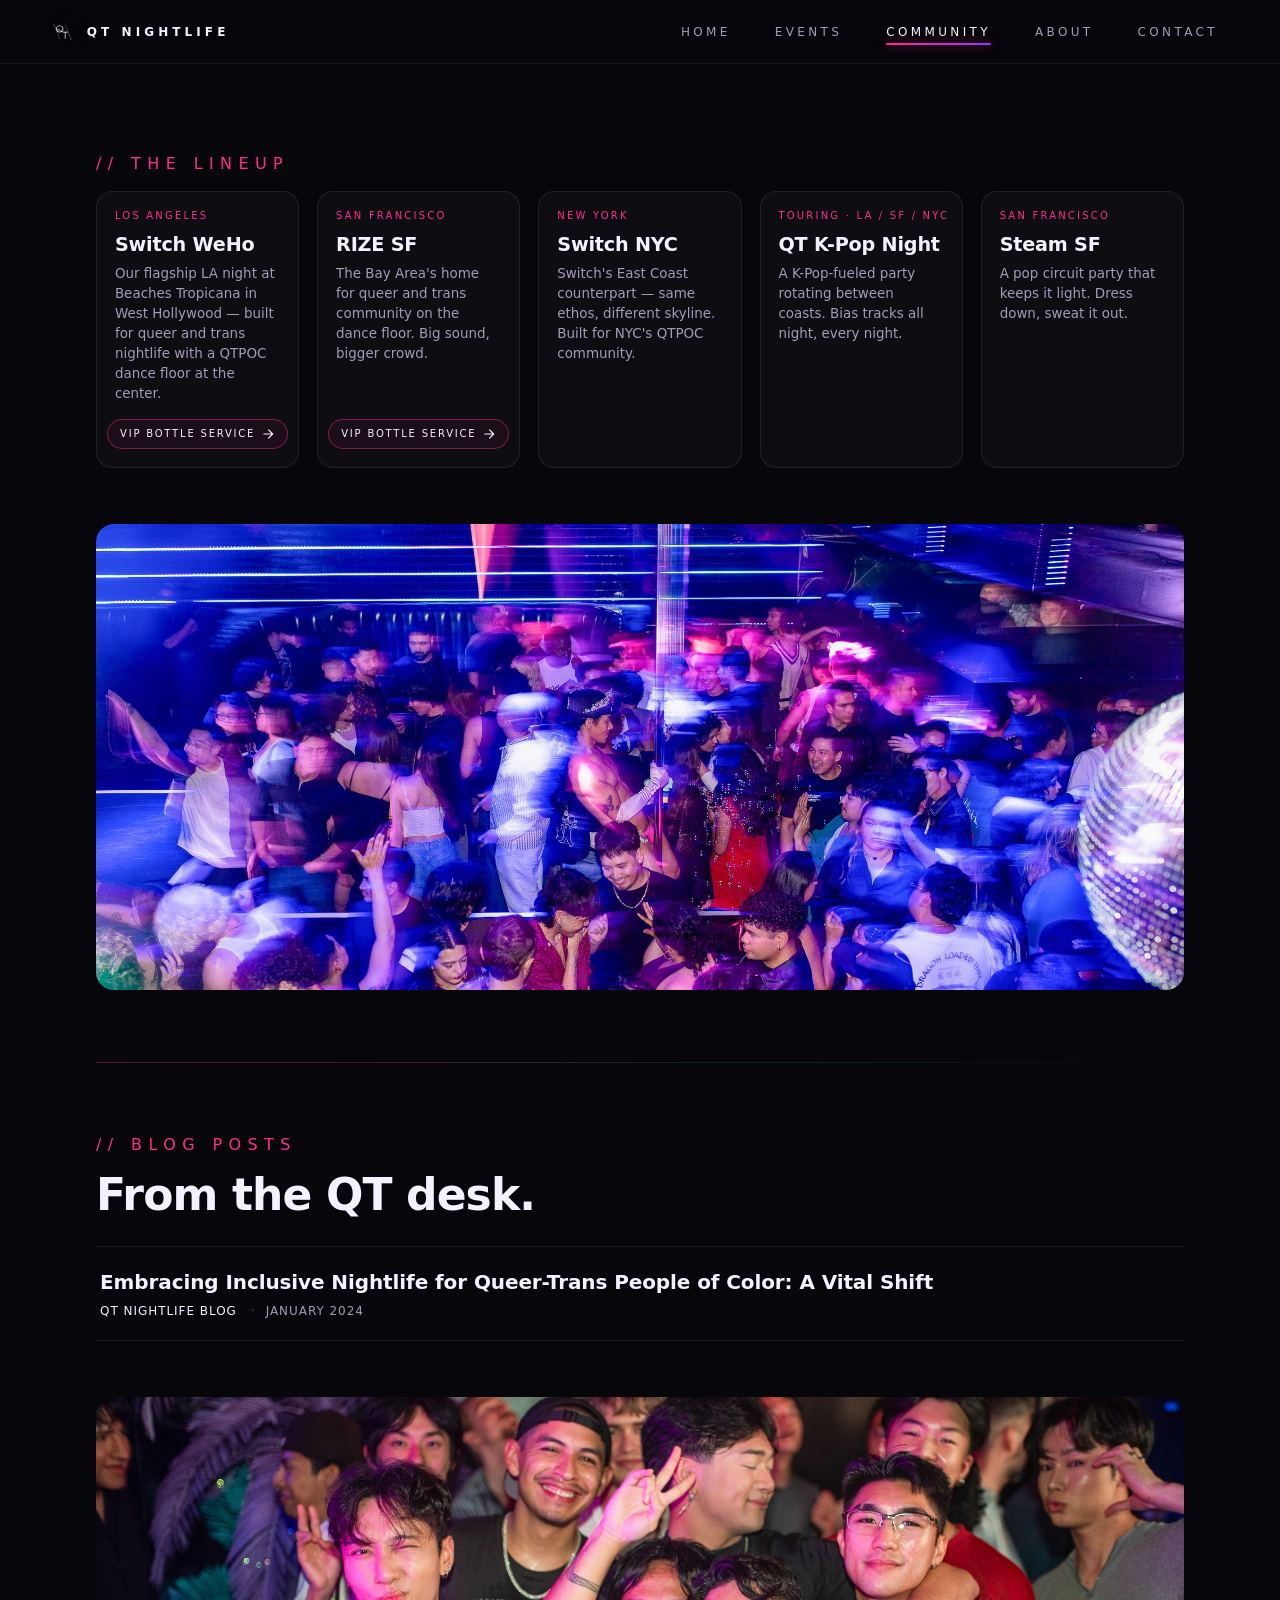
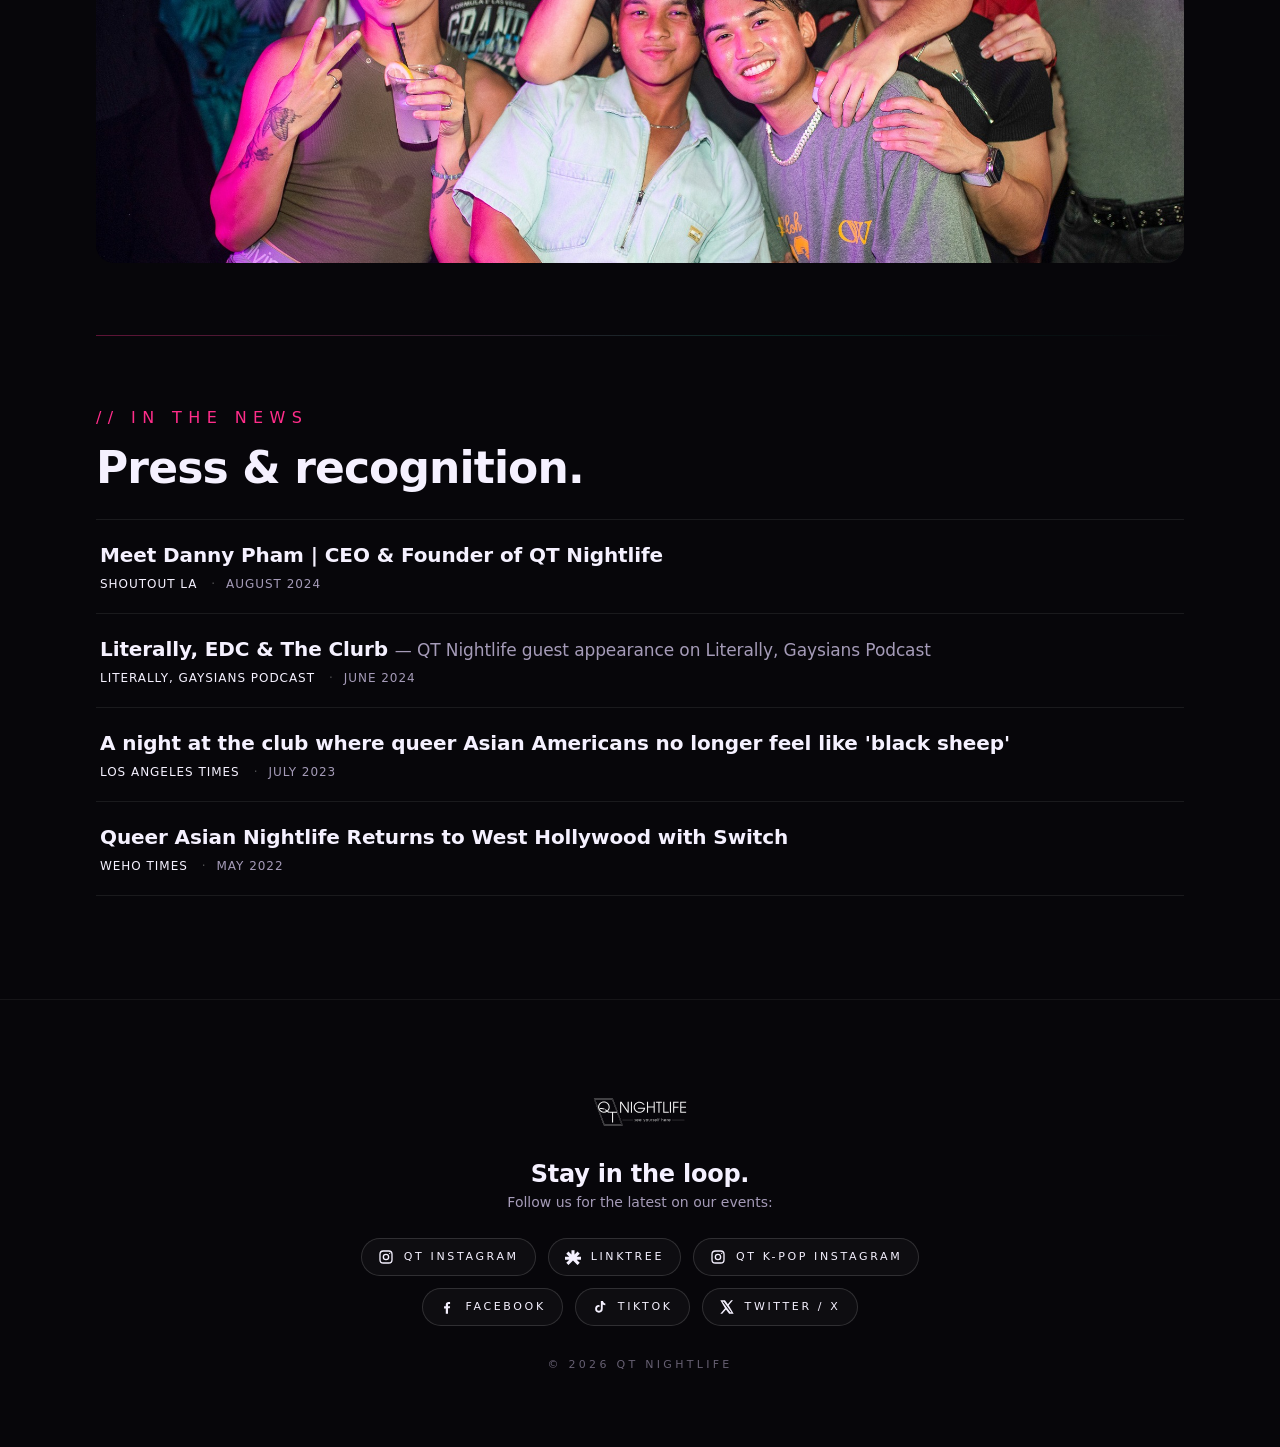
==== community.html @ 8e0a7d8e "Initial site for QT Nightlife redesign Static multi-page site (Home, Events, Community, About, Conta" ====
<!doctype html>
<html lang="en">
<head>
<meta charset="utf-8" />
<meta name="viewport" content="width=device-width, initial-scale=1, viewport-fit=cover" />
<title>Community — QT Nightlife</title>
<meta name="description" content="QT Nightlife events across LA, SF, and NYC — plus press and recognition." />
<link rel="stylesheet" href="styles.css?v=2" />
</head>
<body>

  <header class="topnav">
    <a class="topnav-brand" href="index.html">
      <img src="brand_assets/Logos/QT Nightlife NEW Logos/Icon Only/QT Nightlife Icon Only - White.svg" alt="QT" />
      <span class="brand-name">QT Nightlife</span>
    </a>
    <nav class="topnav-tabs">
      <a href="index.html">Home</a>
      <a href="events.html">Events</a>
      <a href="community.html" aria-current="page">Community</a>
      <a href="about.html">About</a>
      <a href="contact.html">Contact</a>
    </nav>
  </header>

  <main class="page">
    <section class="community-events">
      <p class="section-eyebrow">// The Lineup</p>
      <div class="event-grid">
        <article class="event-card">
          <span class="city-tag">Los Angeles</span>
          <h3>Switch WeHo</h3>
          <p>Our flagship LA night at Beaches Tropicana in West Hollywood — built for queer and trans nightlife with a QTPOC dance floor at the center.</p>
          <a class="event-cta" href="https://docs.google.com/document/d/1871PJP0i4_PwkjDzhZfHgBSPuYSYy3YZ01f1frDuwvc/edit?tab=t.0#heading=h.2ql1epmh2haf" target="_blank" rel="noopener">
            VIP Bottle Service
            <svg viewBox="0 0 24 24" fill="none" stroke="currentColor" stroke-width="2" stroke-linecap="round" stroke-linejoin="round" aria-hidden="true"><path d="M5 12h14M13 5l7 7-7 7"/></svg>
          </a>
        </article>
        <article class="event-card">
          <span class="city-tag">San Francisco</span>
          <h3>RIZE SF</h3>
          <p>The Bay Area's home for queer and trans community on the dance floor. Big sound, bigger crowd.</p>
          <a class="event-cta" href="https://docs.google.com/document/d/1TlO2uPDYf158aQIarw7JArhY_K7gNrNmNmLuw6URMqg/edit?tab=t.0#heading=h.2ql1epmh2haf" target="_blank" rel="noopener">
            VIP Bottle Service
            <svg viewBox="0 0 24 24" fill="none" stroke="currentColor" stroke-width="2" stroke-linecap="round" stroke-linejoin="round" aria-hidden="true"><path d="M5 12h14M13 5l7 7-7 7"/></svg>
          </a>
        </article>
        <article class="event-card">
          <span class="city-tag">New York</span>
          <h3>Switch NYC</h3>
          <p>Switch's East Coast counterpart — same ethos, different skyline. Built for NYC's QTPOC community.</p>
        </article>
        <article class="event-card">
          <span class="city-tag">Touring · LA / SF / NYC</span>
          <h3>QT K-Pop Night</h3>
          <p>A K-Pop-fueled party rotating between coasts. Bias tracks all night, every night.</p>
        </article>
        <article class="event-card">
          <span class="city-tag">San Francisco</span>
          <h3>Steam SF</h3>
          <p>A pop circuit party that keeps it light. Dress down, sweat it out.</p>
        </article>
      </div>
    </section>

    <figure class="community-photo">
      <img src="brand_assets/community_photo_1.jpg" alt="QT Nightlife community" />
    </figure>

    <hr class="section-rule" />

    <section class="community-blog">
      <p class="section-eyebrow">// Blog Posts</p>
      <h2 class="section-title">From the QT desk.</h2>
      <ul class="press-list">
        <li class="press-item">
          <a href="blog-qtpoc-nightlife.html">
            <span class="press-title">Embracing Inclusive Nightlife for Queer-Trans People of Color: A Vital Shift</span>
            <span class="press-meta"><span class="press-outlet">QT Nightlife Blog</span><span class="press-date">January 2024</span></span>
          </a>
        </li>
      </ul>
    </section>

    <figure class="community-photo">
      <img src="brand_assets/community_photo_2.jpg" alt="QT Nightlife community" />
    </figure>

    <hr class="section-rule" />

    <section class="community-press">
      <p class="section-eyebrow">// In the News</p>
      <h2 class="section-title">Press &amp; recognition.</h2>
      <ul class="press-list">
        <li class="press-item">
          <a href="https://shoutoutla.com/meet-danny-pham-ceo-founder-of-qt-nightlife/" target="_blank" rel="noopener">
            <span class="press-title">Meet Danny Pham | CEO &amp; Founder of QT Nightlife</span>
            <span class="press-meta"><span class="press-outlet">ShoutOut LA</span><span class="press-date">August 2024</span></span>
          </a>
        </li>
        <li class="press-item">
          <a href="https://open.spotify.com/episode/13amVBd1I2xskJ7IM0zB4g" target="_blank" rel="noopener">
            <span class="press-title">Literally, EDC &amp; The Clurb <span class="press-sub">— QT Nightlife guest appearance on Literally, Gaysians Podcast</span></span>
            <span class="press-meta"><span class="press-outlet">Literally, Gaysians Podcast</span><span class="press-date">June 2024</span></span>
          </a>
        </li>
        <li class="press-item">
          <a href="https://www.latimes.com/california/story/2023-07-17/a-night-at-the-club-where-queer-asian-americans-no-longer-feel-like-the-black-sheep" target="_blank" rel="noopener">
            <span class="press-title">A night at the club where queer Asian Americans no longer feel like 'black sheep'</span>
            <span class="press-meta"><span class="press-outlet">Los Angeles Times</span><span class="press-date">July 2023</span></span>
          </a>
        </li>
        <li class="press-item">
          <a href="https://wehotimes.com/queer-asian-nightlife-returns-to-west-hollywood-with-switch/" target="_blank" rel="noopener">
            <span class="press-title">Queer Asian Nightlife Returns to West Hollywood with Switch</span>
            <span class="press-meta"><span class="press-outlet">WeHo Times</span><span class="press-date">May 2022</span></span>
          </a>
        </li>
      </ul>
    </section>
  </main>

  <footer class="footer">
    <img class="footer-mark" src="brand_assets/Logos/QT Nightlife NEW Logos/QT Nightlife_logo Logo - White.svg" alt="QT Nightlife" />
    <h3>Stay in the loop.</h3>
    <p>Follow us for the latest on our events:</p>
    <div class="socials">
      <div class="socials-row">
        <a class="social" href="https://instagram.com/qtnightlife" target="_blank" rel="noopener">
          <svg viewBox="0 0 24 24" fill="none" stroke="currentColor" stroke-width="2" stroke-linecap="round" stroke-linejoin="round" aria-hidden="true"><rect x="3" y="3" width="18" height="18" rx="5"/><circle cx="12" cy="12" r="4"/><circle cx="17.5" cy="6.5" r="1" fill="currentColor" stroke="none"/></svg>
          QT Instagram
        </a>
        <a class="social" href="https://linktr.ee/qtnightlife" target="_blank" rel="noopener">
          <svg viewBox="0 0 24 24" fill="currentColor" aria-hidden="true"><path d="M9.7 2h4.6v6.4l4.5-4.5 3.3 3.3-4.5 4.5H24v4.6h-6.4l4.5 4.5-3.3 3.3-6.8-6.8L5.2 24l-3.3-3.3 4.5-4.5H0v-4.6h6.4L1.9 7.2 5.2 3.9l4.5 4.5V2z"/></svg>
          Linktree
        </a>
        <a class="social" href="https://www.instagram.com/qtkpopnight/" target="_blank" rel="noopener">
          <svg viewBox="0 0 24 24" fill="none" stroke="currentColor" stroke-width="2" stroke-linecap="round" stroke-linejoin="round" aria-hidden="true"><rect x="3" y="3" width="18" height="18" rx="5"/><circle cx="12" cy="12" r="4"/><circle cx="17.5" cy="6.5" r="1" fill="currentColor" stroke="none"/></svg>
          QT K-Pop Instagram
        </a>
      </div>
      <div class="socials-row">
        <a class="social" href="https://www.facebook.com/QTNightlife" target="_blank" rel="noopener">
          <svg viewBox="0 0 24 24" fill="currentColor" aria-hidden="true"><path d="M13.5 22v-8h2.7l.4-3.1h-3.1V8.9c0-.9.2-1.5 1.5-1.5h1.6V4.6c-.3 0-1.3-.1-2.4-.1-2.4 0-4 1.5-4 4.1V11H7.6v3.1h2.6V22h3.3z"/></svg>
          Facebook
        </a>
        <a class="social" href="https://tiktok.com/@qtnightlife" target="_blank" rel="noopener">
          <svg viewBox="0 0 24 24" fill="currentColor" aria-hidden="true"><path d="M16.5 3c.4 1.9 1.5 3.3 3.5 3.8v2.7c-1.4 0-2.7-.4-3.9-1.1v6.4a5.7 5.7 0 1 1-5.7-5.7c.3 0 .6 0 .9.1v2.8a2.9 2.9 0 1 0 2 2.8V3h3.2z"/></svg>
          TikTok
        </a>
        <a class="social" href="https://x.com/qtnightlife" target="_blank" rel="noopener">
          <svg viewBox="0 0 24 24" fill="currentColor" aria-hidden="true"><path d="M18.244 2H21l-6.49 7.41L22 22h-6.78l-4.78-6.27L4.8 22H2l7.02-8.02L2 2h6.96l4.3 5.71L18.24 2zm-1.19 18h1.7L7.05 4H5.27l11.78 16z"/></svg>
          Twitter / X
        </a>
      </div>
    </div>
    <p class="legal">© 2026 QT Nightlife</p>
  </footer>

</body>
</html>
---- styles.css ----
:root {
  --bg: #07060a;
  --bg-2: #0d0a14;
  --ink: #f5f1ff;
  --muted: #a59bb8;
  --pink: #ff2d8a;
  --purple: #8a3bff;
  --teal: #21e6c1;
  --nav-h: 64px;
}

* { box-sizing: border-box; }
html, body { margin: 0; padding: 0; background: var(--bg); color: var(--ink); }
body {
  font-family: ui-sans-serif, system-ui, -apple-system, "Helvetica Neue", Arial, sans-serif;
  font-feature-settings: "ss01", "cv11";
  -webkit-font-smoothing: antialiased;
  text-rendering: optimizeLegibility;
  overflow-x: hidden;
}
a { color: inherit; text-decoration: none; }
img { display: block; max-width: 100%; }

/* ===================== TOP NAV (shared) ===================== */
.topnav {
  position: sticky;
  top: 0;
  z-index: 50;
  height: var(--nav-h);
  display: flex;
  align-items: center;
  justify-content: space-between;
  gap: 16px;
  padding: 0 clamp(20px, 5vw, 48px);
  background: rgba(7, 6, 10, 0.72);
  backdrop-filter: blur(14px) saturate(1.2);
  -webkit-backdrop-filter: blur(14px) saturate(1.2);
  border-bottom: 1px solid rgba(255, 255, 255, 0.06);
}
.topnav-brand {
  display: inline-flex;
  align-items: center;
  gap: 10px;
}
.topnav-brand img {
  height: 30px;
  width: auto;
  filter: drop-shadow(0 0 14px rgba(255, 45, 138, 0.45));
}
.topnav-brand .brand-name {
  font-size: 12px;
  letter-spacing: 0.34em;
  text-transform: uppercase;
  font-weight: 700;
  color: var(--ink);
}
.topnav-tabs {
  display: flex;
  align-items: center;
  gap: clamp(4px, 1.5vw, 16px);
}
.topnav-tabs a {
  position: relative;
  display: inline-block;
  padding: 10px 14px;
  font-size: 12px;
  letter-spacing: 0.28em;
  text-transform: uppercase;
  color: var(--muted);
  transition: color .15s ease;
}
.topnav-tabs a:hover { color: var(--ink); }
.topnav-tabs a[aria-current="page"] {
  color: var(--ink);
}
.topnav-tabs a[aria-current="page"]::after {
  content: "";
  position: absolute;
  left: 14px; right: 14px; bottom: 4px;
  height: 2px;
  border-radius: 2px;
  background: linear-gradient(90deg, var(--pink), var(--purple));
  box-shadow: 0 0 10px rgba(255, 45, 138, 0.65);
}

@media (max-width: 720px) {
  .topnav { padding: 0 14px; gap: 8px; }
  .topnav-brand .brand-name { display: none; }
  .topnav-brand img { height: 26px; }
  .topnav-tabs { gap: 2px; }
  .topnav-tabs a {
    padding: 8px 8px;
    font-size: 10px;
    letter-spacing: 0.18em;
  }
  .topnav-tabs a[aria-current="page"]::after {
    left: 8px; right: 8px;
  }
}
@media (max-width: 380px) {
  .topnav-tabs a {
    padding: 8px 6px;
    font-size: 9.5px;
    letter-spacing: 0.14em;
  }
  .topnav-tabs a[aria-current="page"]::after {
    left: 6px; right: 6px;
  }
}

/* ===================== HERO ===================== */
.hero {
  position: relative;
  min-height: calc(100svh - var(--nav-h));
  width: 100%;
  padding: clamp(20px, 4vw, 40px) clamp(24px, 5vw, 56px) clamp(28px, 4vw, 48px);
  display: flex;
  flex-direction: column;
  justify-content: space-between;
  gap: clamp(24px, 4vw, 48px);
  isolation: isolate;
  overflow: hidden;
}
.hero::before,
.hero::after {
  content: "";
  position: absolute;
  inset: -20%;
  z-index: -2;
  pointer-events: none;
}
.hero::before {
  background:
    radial-gradient(45% 35% at 15% 20%, rgba(255,45,138,0.55), transparent 70%),
    radial-gradient(40% 40% at 85% 30%, rgba(138,59,255,0.5), transparent 70%),
    radial-gradient(55% 45% at 50% 100%, rgba(33,230,193,0.32), transparent 70%),
    var(--bg);
  filter: saturate(1.15);
}
.hero::after {
  background:
    repeating-linear-gradient(0deg, rgba(255,255,255,0.025) 0 1px, transparent 1px 3px);
  mix-blend-mode: overlay;
  opacity: 0.7;
  z-index: -1;
}

.hero-center {
  flex: 1;
  display: flex;
  flex-direction: column;
  align-items: center;
  justify-content: center;
  text-align: center;
  gap: clamp(16px, 2.4vw, 28px);
  padding: clamp(12px, 4vh, 36px) 0;
}

.wordmark {
  width: min(92vw, 980px);
  height: auto;
  filter:
    drop-shadow(0 0 26px rgba(255,45,138,0.45))
    drop-shadow(0 0 60px rgba(138,59,255,0.35));
}

.tagline {
  font-size: clamp(13px, 1.4vw, 16px);
  letter-spacing: 0.42em;
  text-transform: uppercase;
  color: var(--muted);
  margin: 0;
}
.tagline b { color: var(--ink); font-weight: 600; }

.cities {
  display: inline-flex;
  flex-wrap: wrap;
  align-items: center;
  justify-content: center;
  gap: 10px 14px;
  font-size: clamp(12px, 1.2vw, 14px);
  letter-spacing: 0.3em;
  text-transform: uppercase;
  color: var(--muted);
  max-width: 100%;
}
.cities .dot {
  width: 6px; height: 6px; border-radius: 50%;
  background: var(--pink);
  box-shadow: 0 0 12px var(--pink);
}
.cities .dot.p { background: var(--purple); box-shadow: 0 0 12px var(--purple); }
.cities .dot.t { background: var(--teal);   box-shadow: 0 0 12px var(--teal); }

.cta-row {
  display: flex; gap: 12px; flex-wrap: wrap; justify-content: center;
}
.cta {
  display: inline-flex; align-items: center; gap: 10px;
  padding: 14px 22px;
  border-radius: 999px;
  font-size: 13px;
  letter-spacing: 0.22em;
  text-transform: uppercase;
  font-weight: 600;
  transition: transform .15s ease, box-shadow .2s ease, background .2s ease;
}
.cta.primary {
  background: linear-gradient(120deg, var(--pink), var(--purple));
  color: white;
  box-shadow: 0 10px 40px rgba(255,45,138,0.35);
}
.cta.ghost {
  border: 1px solid rgba(255,255,255,0.22);
  color: var(--ink);
  background: rgba(255,255,255,0.04);
  backdrop-filter: blur(8px);
}
.cta:hover { transform: translateY(-1px); }
.cta.primary:hover { box-shadow: 0 14px 50px rgba(255,45,138,0.55); }

.hero-foot {
  display: flex;
  justify-content: space-between;
  align-items: end;
  font-size: 11px;
  letter-spacing: 0.3em;
  text-transform: uppercase;
  color: var(--muted);
}
.hero-foot .pulse { display: inline-flex; align-items: center; gap: 10px; }
.hero-foot .pulse::before {
  content:""; width: 8px; height: 8px; border-radius: 50%;
  background: var(--teal);
  box-shadow: 0 0 14px var(--teal);
  animation: pulse 1.6s ease-in-out infinite;
}
@keyframes pulse {
  0%, 100% { opacity: 1; transform: scale(1); }
  50%      { opacity: 0.4; transform: scale(0.85); }
}

/* ===================== GENERIC PAGE WRAPPER ===================== */
.page {
  padding: clamp(48px, 7vw, 96px) clamp(20px, 5vw, 56px) clamp(64px, 8vw, 120px);
  max-width: 1200px;
  margin: 0 auto;
}
.page-head { margin-bottom: clamp(28px, 4vw, 56px); }
.page-head .eyebrow {
  font-size: 16px;
  letter-spacing: 0.4em;
  text-transform: uppercase;
  color: var(--pink);
  margin: 0 0 10px;
}
.page-head h1 {
  font-size: clamp(40px, 7vw, 96px);
  line-height: 0.95;
  margin: 0;
  letter-spacing: -0.02em;
  font-weight: 800;
}
.page-head h1 em {
  font-style: normal;
  background: linear-gradient(120deg, var(--pink), var(--purple), var(--teal));
  -webkit-background-clip: text;
  background-clip: text;
  color: transparent;
}
.page-head .lede {
  max-width: 560px;
  color: var(--muted);
  line-height: 1.55;
  font-size: 15px;
  margin: 18px 0 0;
}
.page-head .lede p { margin: 0 0 14px; }
.page-head .lede p:last-child { margin-bottom: 0; }

/* ===================== EVENTS PAGE ===================== */
.events-widget { color: var(--ink); }
#ts-events-listing-container { color: var(--ink); }
#ts-events-listing-container a { color: var(--pink); }

/* ===================== ABOUT PAGE ===================== */
.about-grid {
  display: grid;
  grid-template-columns: repeat(auto-fit, minmax(240px, 1fr));
  gap: clamp(16px, 2.5vw, 28px);
}
.about-card {
  padding: 24px;
  border-radius: 18px;
  background: rgba(255,255,255,0.03);
  border: 1px solid rgba(255,255,255,0.08);
  position: relative;
  overflow: hidden;
  isolation: isolate;
}
.about-card h3 {
  font-size: 20px;
  margin: 0 0 8px;
  letter-spacing: -0.01em;
}
.about-card p {
  color: var(--muted);
  font-size: 14px;
  line-height: 1.55;
  margin: 0;
}
.about-card .city-tag {
  display: inline-block;
  font-size: 10px;
  letter-spacing: 0.3em;
  text-transform: uppercase;
  color: var(--pink);
  margin-bottom: 14px;
}

/* Mission + Vision pillars */
.pillars {
  display: grid;
  grid-template-columns: repeat(auto-fit, minmax(280px, 1fr));
  gap: clamp(16px, 2.5vw, 28px);
  margin-bottom: clamp(48px, 7vw, 96px);
}
.pillar {
  position: relative;
  padding: clamp(24px, 3vw, 36px);
  border-radius: 20px;
  background: rgba(255,255,255,0.03);
  border: 1px solid rgba(255,255,255,0.08);
  overflow: hidden;
  isolation: isolate;
}
.pillar::before {
  content: "";
  position: absolute;
  inset: -2px;
  border-radius: 22px;
  padding: 1px;
  background: linear-gradient(135deg, var(--pink), transparent 55%);
  -webkit-mask: linear-gradient(#000 0 0) content-box, linear-gradient(#000 0 0);
  -webkit-mask-composite: xor;
          mask-composite: exclude;
  pointer-events: none;
  opacity: 0.6;
}
.pillar--vision::before {
  background: linear-gradient(135deg, var(--teal), transparent 55%);
}
.pillar-tag {
  display: inline-block;
  font-size: 11px;
  letter-spacing: 0.35em;
  text-transform: uppercase;
  color: var(--pink);
  margin-bottom: 16px;
}
.pillar--vision .pillar-tag { color: var(--teal); }
.pillar-body {
  font-size: clamp(18px, 2vw, 22px);
  line-height: 1.45;
  margin: 0;
  color: var(--ink);
  letter-spacing: -0.005em;
}
.pillar-body strong { font-weight: 700; }

/* Values */
.values-head { margin-bottom: clamp(24px, 3vw, 40px); }
.values-head h2 {
  font-size: clamp(32px, 5vw, 56px);
  margin: 8px 0 0;
  letter-spacing: -0.02em;
  font-weight: 800;
  line-height: 1;
}
.values-grid {
  display: grid;
  grid-template-columns: repeat(auto-fit, minmax(280px, 1fr));
  gap: clamp(16px, 2.5vw, 28px);
}
.value-card {
  padding: clamp(22px, 2.6vw, 32px);
  border-radius: 18px;
  background: rgba(255,255,255,0.03);
  border: 1px solid rgba(255,255,255,0.08);
  display: flex;
  flex-direction: column;
  gap: 14px;
}
.value-card h3 {
  font-size: clamp(22px, 2.4vw, 28px);
  margin: 0;
  letter-spacing: -0.01em;
  background: linear-gradient(120deg, var(--pink), var(--purple), var(--teal));
  -webkit-background-clip: text;
  background-clip: text;
  color: transparent;
}
.value-intro {
  margin: 0;
  color: var(--ink);
  font-size: 15px;
  line-height: 1.55;
}
.value-list {
  list-style: none;
  padding: 0;
  margin: 0;
  display: flex;
  flex-direction: column;
  gap: 8px;
}
.value-list li {
  position: relative;
  padding-left: 18px;
  color: var(--muted);
  font-size: 14px;
  line-height: 1.55;
}
.value-list li::before {
  content: "";
  position: absolute;
  left: 0;
  top: 0.6em;
  width: 8px;
  height: 2px;
  background: var(--pink);
}
.value-foot {
  margin: 4px 0 0;
  padding-top: 14px;
  border-top: 1px solid rgba(255,255,255,0.08);
  font-size: 13px;
  letter-spacing: 0.04em;
  color: var(--ink);
}
.value-foot strong {
  background: linear-gradient(120deg, var(--pink), var(--teal));
  -webkit-background-clip: text;
  background-clip: text;
  color: transparent;
  font-weight: 700;
}

/* ===================== ABOUT — MANIFESTO LAYOUT ===================== */
.manifesto {
  max-width: 860px;
  margin: 0 auto;
  padding: clamp(40px, 6vw, 80px) clamp(20px, 5vw, 56px) clamp(56px, 7vw, 100px);
}
.manifesto-eyebrow {
  font-size: 16px;
  letter-spacing: 0.4em;
  text-transform: uppercase;
  color: var(--pink);
  margin: 0 0 18px;
}
.manifesto-hero {
  font-size: clamp(40px, 8vw, 88px);
  line-height: 0.95;
  letter-spacing: -0.03em;
  font-weight: 800;
  margin: 0 0 clamp(24px, 3.5vw, 44px);
}
.manifesto-hero em {
  font-style: italic;
  background: linear-gradient(120deg, var(--pink), var(--purple), var(--teal));
  -webkit-background-clip: text;
  background-clip: text;
  color: transparent;
  font-weight: 800;
}
.manifesto-intro {
  max-width: 620px;
}
.manifesto-intro p {
  font-size: clamp(15px, 1.7vw, 18px);
  line-height: 1.55;
  margin: 0 0 12px;
  color: var(--ink);
}
.manifesto-intro p:last-child { margin-bottom: 0; }
.manifesto-intro .hl {
  background: linear-gradient(120deg, var(--pink), var(--teal));
  -webkit-background-clip: text;
  background-clip: text;
  color: transparent;
  font-weight: 700;
}
.manifesto-rule {
  border: 0;
  height: 1px;
  background: linear-gradient(90deg, rgba(255,45,138,0.4), rgba(33,230,193,0.15) 60%, transparent);
  margin: clamp(36px, 5vw, 64px) 0;
}
.manifesto-section {
  margin: 0 0 clamp(32px, 4vw, 56px);
  max-width: 700px;
}
.manifesto-section:last-of-type { margin-bottom: 0; }
.manifesto-label {
  font-size: 11px;
  letter-spacing: 0.35em;
  text-transform: uppercase;
  color: var(--muted);
  margin: 0 0 12px;
  display: inline-flex;
  align-items: center;
  gap: 10px;
}
.manifesto-label::before {
  content: "";
  width: 22px;
  height: 1px;
  background: var(--pink);
}
.manifesto-statement {
  font-size: clamp(19px, 2.4vw, 28px);
  line-height: 1.3;
  letter-spacing: -0.015em;
  font-weight: 600;
  margin: 0 0 14px;
  color: var(--ink);
}
.manifesto-statement em {
  font-style: normal;
  background: linear-gradient(120deg, var(--pink), var(--purple), var(--teal));
  -webkit-background-clip: text;
  background-clip: text;
  color: transparent;
}
.manifesto-tags {
  display: flex;
  flex-wrap: wrap;
  gap: 8px 10px;
  margin: 0 0 18px;
  font-size: 13px;
}
.manifesto-tags span {
  position: relative;
  padding: 5px 12px;
  border: 1px solid rgba(255,255,255,0.18);
  border-radius: 999px;
  color: var(--ink);
  letter-spacing: 0.04em;
  font-size: 12px;
  background: rgba(255,255,255,0.02);
}
.manifesto-quote {
  margin: 0;
  padding: clamp(12px, 1.8vw, 20px) 0 clamp(12px, 1.8vw, 20px) clamp(16px, 2.2vw, 24px);
  border-left: 2px solid var(--pink);
  font-size: clamp(22px, 3vw, 36px);
  line-height: 1.15;
  letter-spacing: -0.02em;
  font-weight: 700;
  color: var(--ink);
}
.manifesto-quote em {
  font-style: italic;
  background: linear-gradient(120deg, var(--pink), var(--purple), var(--teal));
  -webkit-background-clip: text;
  background-clip: text;
  color: transparent;
}
.manifesto-list {
  list-style: none;
  padding: 0;
  margin: 0;
  display: flex;
  flex-direction: column;
  gap: 10px;
}
.manifesto-list li {
  position: relative;
  padding-left: 26px;
  font-size: clamp(14px, 1.4vw, 15px);
  line-height: 1.55;
  color: var(--muted);
}
.manifesto-list li strong {
  color: var(--ink);
  font-weight: 600;
}
.manifesto-list li::before {
  content: "→";
  position: absolute;
  left: 0;
  top: 0;
  color: var(--pink);
  font-weight: 700;
}

/* ===================== COMMUNITY PAGE ===================== */
.community-photo {
  margin: clamp(32px, 5vw, 56px) auto 0;
  max-width: 1100px;
}
.community-photo img {
  width: 100%;
  aspect-ratio: 21 / 9;
  object-fit: cover;
  border-radius: 18px;
  display: block;
}
.community-photo img[src*="community_photo_2"] {
  object-position: center 35%;
}
.section-eyebrow {
  font-size: 16px;
  letter-spacing: 0.4em;
  text-transform: uppercase;
  color: var(--pink);
  margin: 0 0 18px;
}
.section-title {
  font-size: clamp(28px, 4vw, 44px);
  letter-spacing: -0.02em;
  font-weight: 800;
  line-height: 1.05;
  margin: 4px 0 28px;
}
.section-rule {
  border: 0;
  height: 1px;
  background: linear-gradient(90deg, rgba(255,45,138,0.35), rgba(33,230,193,0.15) 60%, transparent);
  margin: clamp(40px, 6vw, 72px) 0;
}

.event-grid {
  display: grid;
  grid-template-columns: repeat(5, minmax(0, 1fr));
  gap: clamp(10px, 1.4vw, 18px);
}
@media (max-width: 900px) {
  .event-grid {
    grid-template-columns: repeat(auto-fit, minmax(220px, 1fr));
    gap: clamp(16px, 2.5vw, 24px);
  }
}
.event-card {
  padding: clamp(14px, 1.4vw, 20px);
  border-radius: 16px;
  background: rgba(255,255,255,0.03);
  border: 1px solid rgba(255,255,255,0.08);
  transition: border-color .2s ease, background .2s ease, transform .15s ease;
  display: flex;
  flex-direction: column;
  align-items: flex-start;
}
.event-card:hover {
  border-color: rgba(255,45,138,0.4);
  background: rgba(255,45,138,0.04);
  transform: translateY(-1px);
}
.event-card .city-tag {
  display: inline-block;
  font-size: 10px;
  letter-spacing: 0.22em;
  text-transform: uppercase;
  color: var(--pink);
  margin-bottom: 12px;
  white-space: nowrap;
}
.event-card h3 {
  font-size: clamp(16px, 1.5vw, 20px);
  margin: 0 0 8px;
  letter-spacing: -0.01em;
}
.event-card p {
  color: var(--muted);
  font-size: clamp(12px, 1.05vw, 14px);
  line-height: 1.5;
  margin: 0 0 14px;
}
.event-cta {
  display: inline-flex;
  align-items: center;
  gap: 6px;
  margin-top: auto;
  align-self: center;
  padding: 7px 12px;
  border-radius: 999px;
  border: 1px solid rgba(255,45,138,0.45);
  background: rgba(255,45,138,0.06);
  color: var(--ink);
  font-size: 10px;
  letter-spacing: 0.18em;
  text-transform: uppercase;
  text-decoration: none;
  white-space: nowrap;
  transition: background .2s ease, border-color .2s ease, transform .15s ease;
}
.event-cta:hover {
  background: rgba(255,45,138,0.16);
  border-color: var(--pink);
  transform: translateY(-1px);
}
.event-cta svg {
  width: 14px;
  height: 14px;
  transition: transform .2s ease;
}
.event-cta:hover svg { transform: translateX(2px); }

.press-list {
  list-style: none;
  padding: 0;
  margin: 0;
  border-top: 1px solid rgba(255,255,255,0.08);
}
.press-item {
  border-bottom: 1px solid rgba(255,255,255,0.08);
}
.press-item a {
  display: flex;
  flex-direction: column;
  gap: 8px;
  padding: 22px 4px;
  text-decoration: none;
  color: var(--ink);
  transition: padding .2s ease, color .2s ease;
}
.press-item a:hover {
  padding-left: 14px;
  color: var(--pink);
}
.press-title {
  font-size: clamp(16px, 1.8vw, 20px);
  line-height: 1.35;
  font-weight: 600;
  letter-spacing: -0.005em;
}
.press-sub {
  color: var(--muted);
  font-weight: 400;
  font-size: 0.85em;
}
.press-meta {
  display: flex;
  flex-wrap: wrap;
  gap: 6px 14px;
  font-size: 12px;
  letter-spacing: 0.08em;
  text-transform: uppercase;
  color: var(--muted);
}
.press-outlet { color: var(--ink); }
.press-date::before {
  content: "·";
  margin-right: 10px;
  color: rgba(255,255,255,0.3);
}
@media (max-width: 480px) {
  .press-date::before { display: none; }
}

/* ===================== ARTICLE / BLOG POST ===================== */
.article {
  max-width: 760px;
  margin: 0 auto;
  padding: clamp(32px, 5vw, 64px) clamp(20px, 5vw, 56px) clamp(64px, 8vw, 120px);
}
.article-back {
  display: inline-block;
  font-size: 12px;
  letter-spacing: 0.24em;
  text-transform: uppercase;
  color: var(--muted);
  text-decoration: none;
  margin-bottom: clamp(28px, 4vw, 48px);
  transition: color .2s ease, transform .15s ease;
}
.article-back:hover {
  color: var(--pink);
  transform: translateX(-2px);
}
.article-head {
  margin-bottom: clamp(28px, 4vw, 48px);
}
.article-eyebrow {
  font-size: 16px;
  letter-spacing: 0.4em;
  text-transform: uppercase;
  color: var(--pink);
  margin: 0 0 14px;
}
.article-title {
  font-size: clamp(30px, 5vw, 52px);
  line-height: 1.08;
  letter-spacing: -0.025em;
  font-weight: 800;
  margin: 0 0 20px;
}
.article-title em {
  font-style: italic;
  background: linear-gradient(120deg, var(--pink), var(--purple), var(--teal));
  -webkit-background-clip: text;
  background-clip: text;
  color: transparent;
}
.article-meta {
  display: flex;
  flex-wrap: wrap;
  gap: 6px 14px;
  font-size: 12px;
  letter-spacing: 0.08em;
  text-transform: uppercase;
  color: var(--muted);
  margin: 0;
}
.article-author { color: var(--ink); }
.article-date::before {
  content: "·";
  margin-right: 10px;
  color: rgba(255,255,255,0.3);
}
@media (max-width: 480px) {
  .article-date::before { display: none; }
}
.article-hero {
  margin: 0 0 clamp(28px, 4vw, 44px);
}
.article-hero-frame {
  aspect-ratio: 16 / 9;
  width: 100%;
  border-radius: 16px;
  background:
    linear-gradient(135deg, rgba(255,45,138,0.10), rgba(138,59,255,0.08) 45%, rgba(33,230,193,0.06));
  border: 1px dashed rgba(255,255,255,0.18);
  display: flex;
  align-items: center;
  justify-content: center;
  overflow: hidden;
}
.article-hero-hint {
  font-size: 11px;
  letter-spacing: 0.4em;
  text-transform: uppercase;
  color: var(--muted);
}
.article-hero img {
  width: 100%;
  height: auto;
  border-radius: 16px;
  display: block;
}
.article-hero figcaption {
  margin-top: 12px;
  font-size: 12px;
  color: var(--muted);
  letter-spacing: 0.04em;
}
.article-body {
  border-top: 1px solid rgba(255,255,255,0.08);
  padding-top: clamp(24px, 3.5vw, 40px);
}
.article-body p {
  font-size: clamp(15px, 1.6vw, 17px);
  line-height: 1.7;
  margin: 0 0 18px;
  color: var(--ink);
}
.article-lede {
  font-size: clamp(17px, 1.9vw, 20px) !important;
  line-height: 1.55 !important;
  color: var(--ink);
  margin-bottom: 28px !important;
}
.article-body h2 {
  font-size: clamp(20px, 2.4vw, 26px);
  letter-spacing: -0.01em;
  font-weight: 700;
  margin: 36px 0 14px;
  color: var(--ink);
}
.article-body h2::before {
  content: "";
  display: block;
  width: 32px;
  height: 2px;
  background: var(--pink);
  margin-bottom: 14px;
}
.article-outro {
  margin-top: 28px;
  padding: clamp(18px, 2.5vw, 26px);
  border-radius: 14px;
  background: rgba(255,45,138,0.05);
  border: 1px solid rgba(255,45,138,0.18);
}
.article-outro a {
  color: var(--pink);
  text-decoration: none;
  border-bottom: 1px solid rgba(255,45,138,0.4);
}
.article-outro a:hover {
  border-bottom-color: var(--pink);
}
.article-foot {
  margin-top: clamp(36px, 5vw, 56px);
  padding-top: clamp(20px, 3vw, 32px);
  border-top: 1px solid rgba(255,255,255,0.08);
}
.article-foot .article-back { margin-bottom: 0; }

/* ===================== CONTACT PAGE ===================== */
.contact-grid {
  display: grid;
  grid-template-columns: repeat(auto-fit, minmax(260px, 1fr));
  gap: clamp(16px, 2.5vw, 28px);
}
.contact-card {
  padding: 28px;
  border-radius: 18px;
  background: rgba(255,255,255,0.03);
  border: 1px solid rgba(255,255,255,0.08);
}
.contact-card .label {
  font-size: 11px;
  letter-spacing: 0.32em;
  text-transform: uppercase;
  color: var(--pink);
  margin: 0 0 10px;
}
.contact-card a.big {
  display: inline-block;
  font-size: clamp(20px, 2.4vw, 26px);
  font-weight: 700;
  letter-spacing: -0.01em;
  color: var(--ink);
  border-bottom: 1px solid rgba(255,255,255,0.18);
  padding-bottom: 4px;
  transition: color .15s ease, border-color .15s ease;
}
.contact-card a.big:hover { color: var(--pink); border-color: var(--pink); }
.contact-card p { color: var(--muted); font-size: 14px; line-height: 1.55; margin: 14px 0 0; }
.contact-card-lede { margin-top: 6px !important; margin-bottom: 18px !important; }
.contact-card .cta.primary { text-decoration: none; }


/* ===================== FOOTER (shared) ===================== */
.footer {
  padding: clamp(48px, 7vw, 88px) clamp(20px, 5vw, 56px) clamp(28px, 4vw, 48px);
  border-top: 1px solid rgba(255,255,255,0.06);
  background: var(--bg);
  text-align: center;
}
.footer-mark {
  height: 48px;
  width: auto;
  margin: 0 auto 24px;
  opacity: 0.95;
}
.footer h3 {
  font-size: clamp(18px, 2.2vw, 24px);
  letter-spacing: -0.01em;
  margin: 0 0 6px;
  font-weight: 700;
}
.footer p {
  color: var(--muted);
  font-size: 14px;
  margin: 0 0 28px;
}
.socials {
  display: flex;
  flex-direction: column;
  align-items: center;
  gap: 12px;
}
.socials-row {
  display: flex;
  flex-wrap: wrap;
  justify-content: center;
  gap: 12px;
}
.social {
  display: inline-flex; align-items: center; gap: 10px;
  padding: 10px 16px;
  border-radius: 999px;
  border: 1px solid rgba(255,255,255,0.14);
  background: rgba(255,255,255,0.03);
  font-size: 11px;
  letter-spacing: 0.24em;
  text-transform: uppercase;
  color: var(--ink);
  transition: transform .15s ease, border-color .2s ease, background .2s ease;
}
.social:hover {
  transform: translateY(-1px);
  border-color: rgba(255,45,138,0.65);
  background: rgba(255,45,138,0.08);
}
.social svg { width: 16px; height: 16px; }

.footer .legal {
  margin-top: 32px;
  font-size: 11px;
  letter-spacing: 0.3em;
  text-transform: uppercase;
  color: rgba(165,155,184,0.6);
}

/* ===================== SMALL SCREENS ===================== */
@media (max-width: 640px) {
  .topnav-brand .brand-name { display: none; }
  .topnav-tabs a { padding: 10px 8px; font-size: 11px; letter-spacing: 0.2em; }
  .hero-foot { flex-direction: column; gap: 14px; align-items: flex-start; }
}
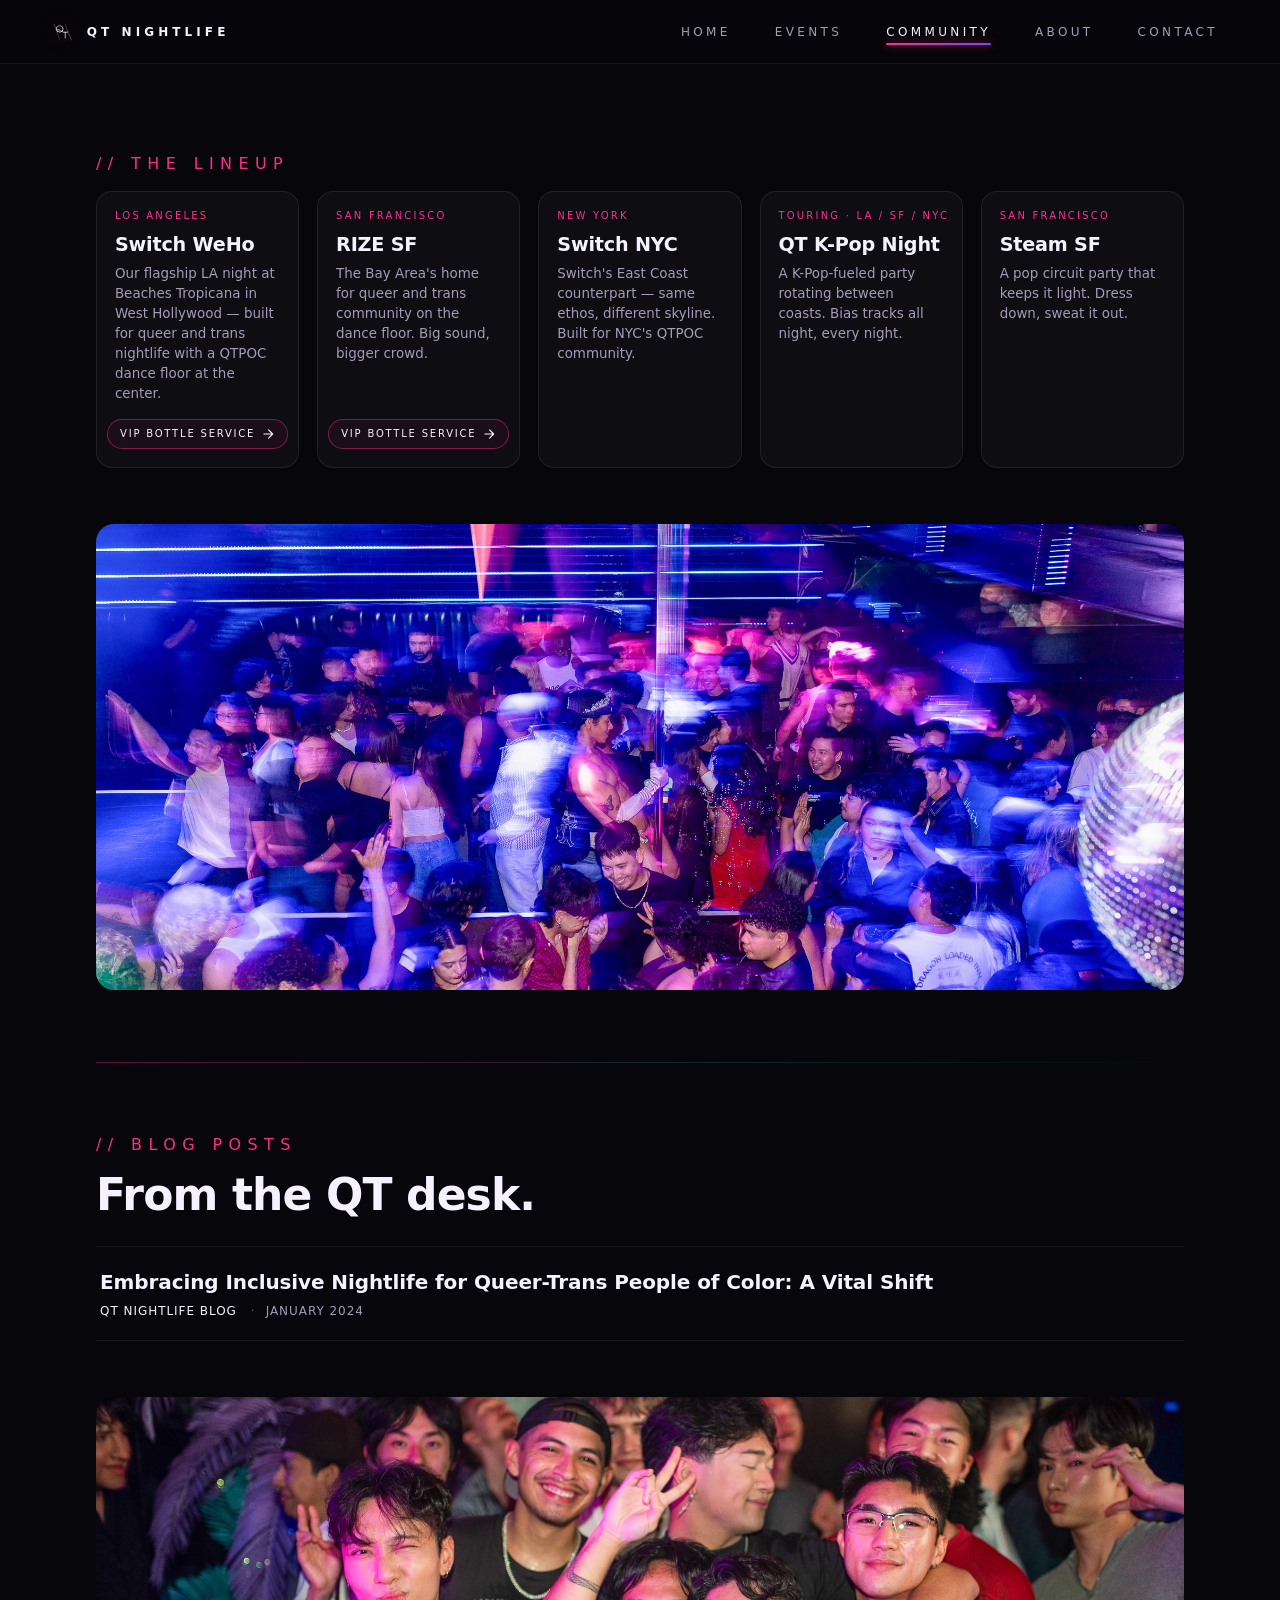
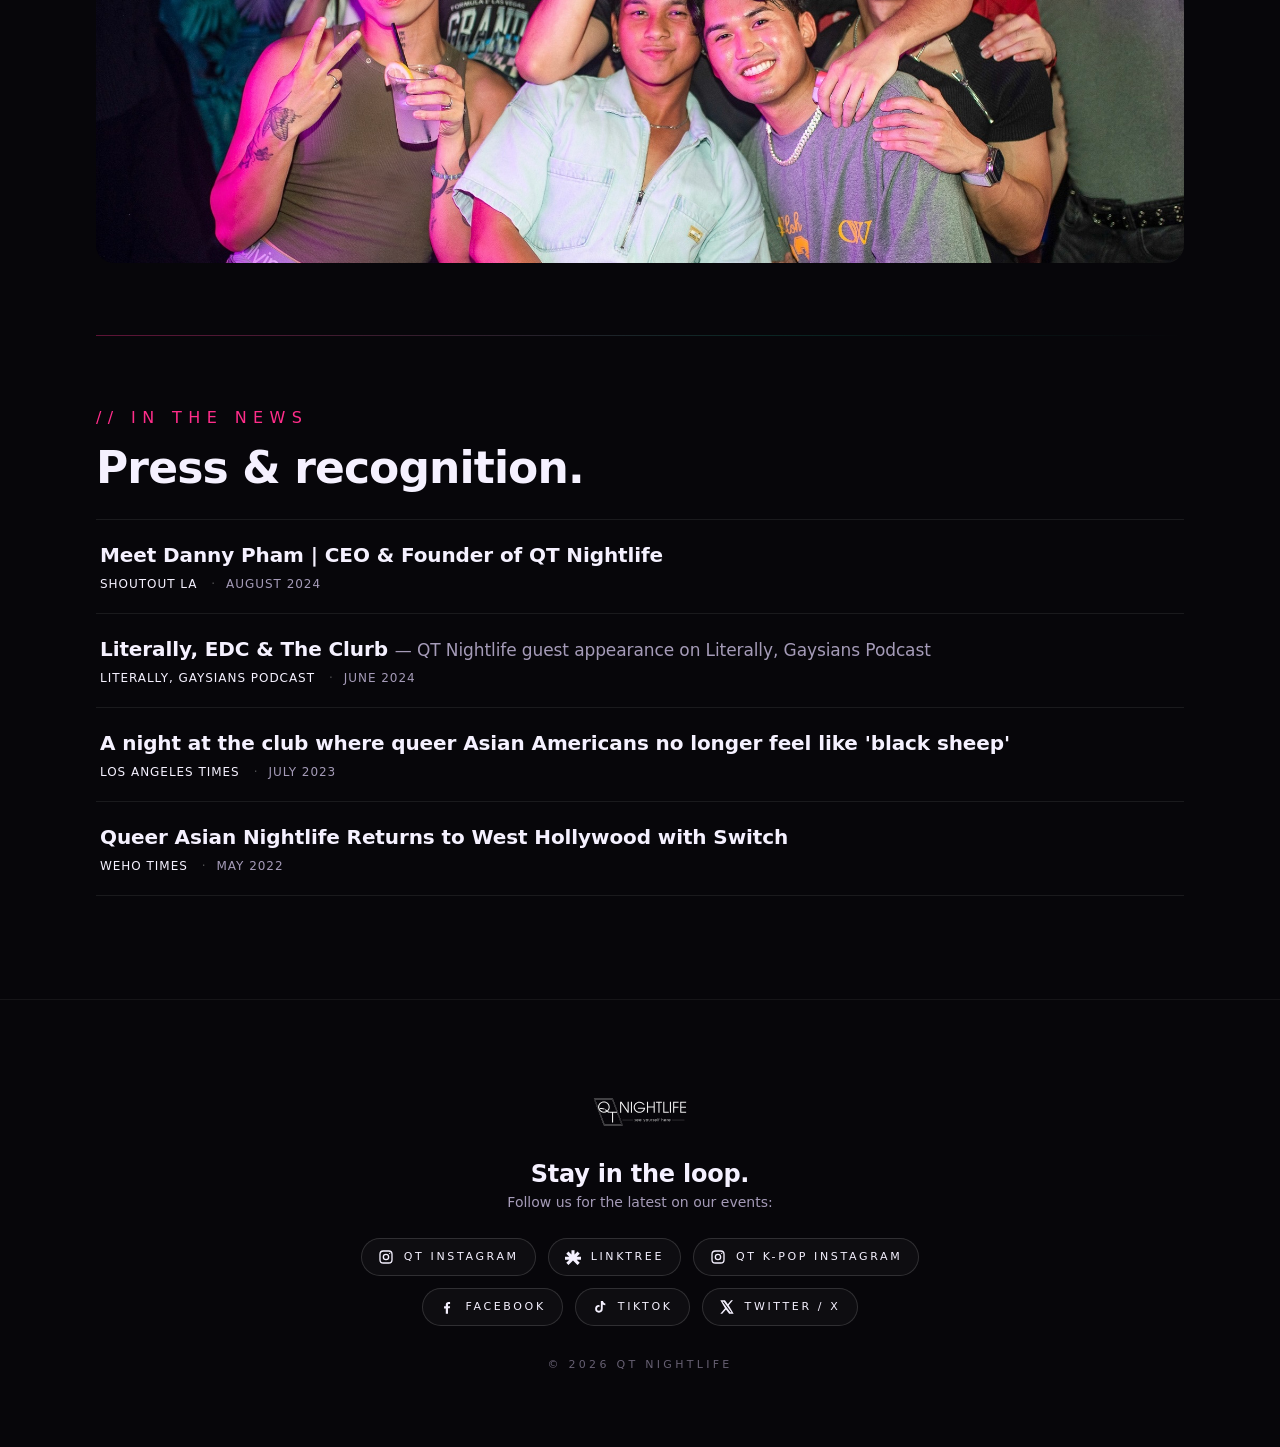
==== commit 9e29a103: "Swap second community photo to edited version Replaces community_photo_2.jpg with community_photo_2_" ====
--- a/community.html
+++ b/community.html
@@ -83,7 +83,7 @@
     </section>
 
     <figure class="community-photo">
-      <img src="brand_assets/community_photo_2.jpg" alt="QT Nightlife community" />
+      <img src="brand_assets/community_photo_2_edit3.jpg" alt="QT Nightlife community" />
     </figure>
 
     <hr class="section-rule" />
